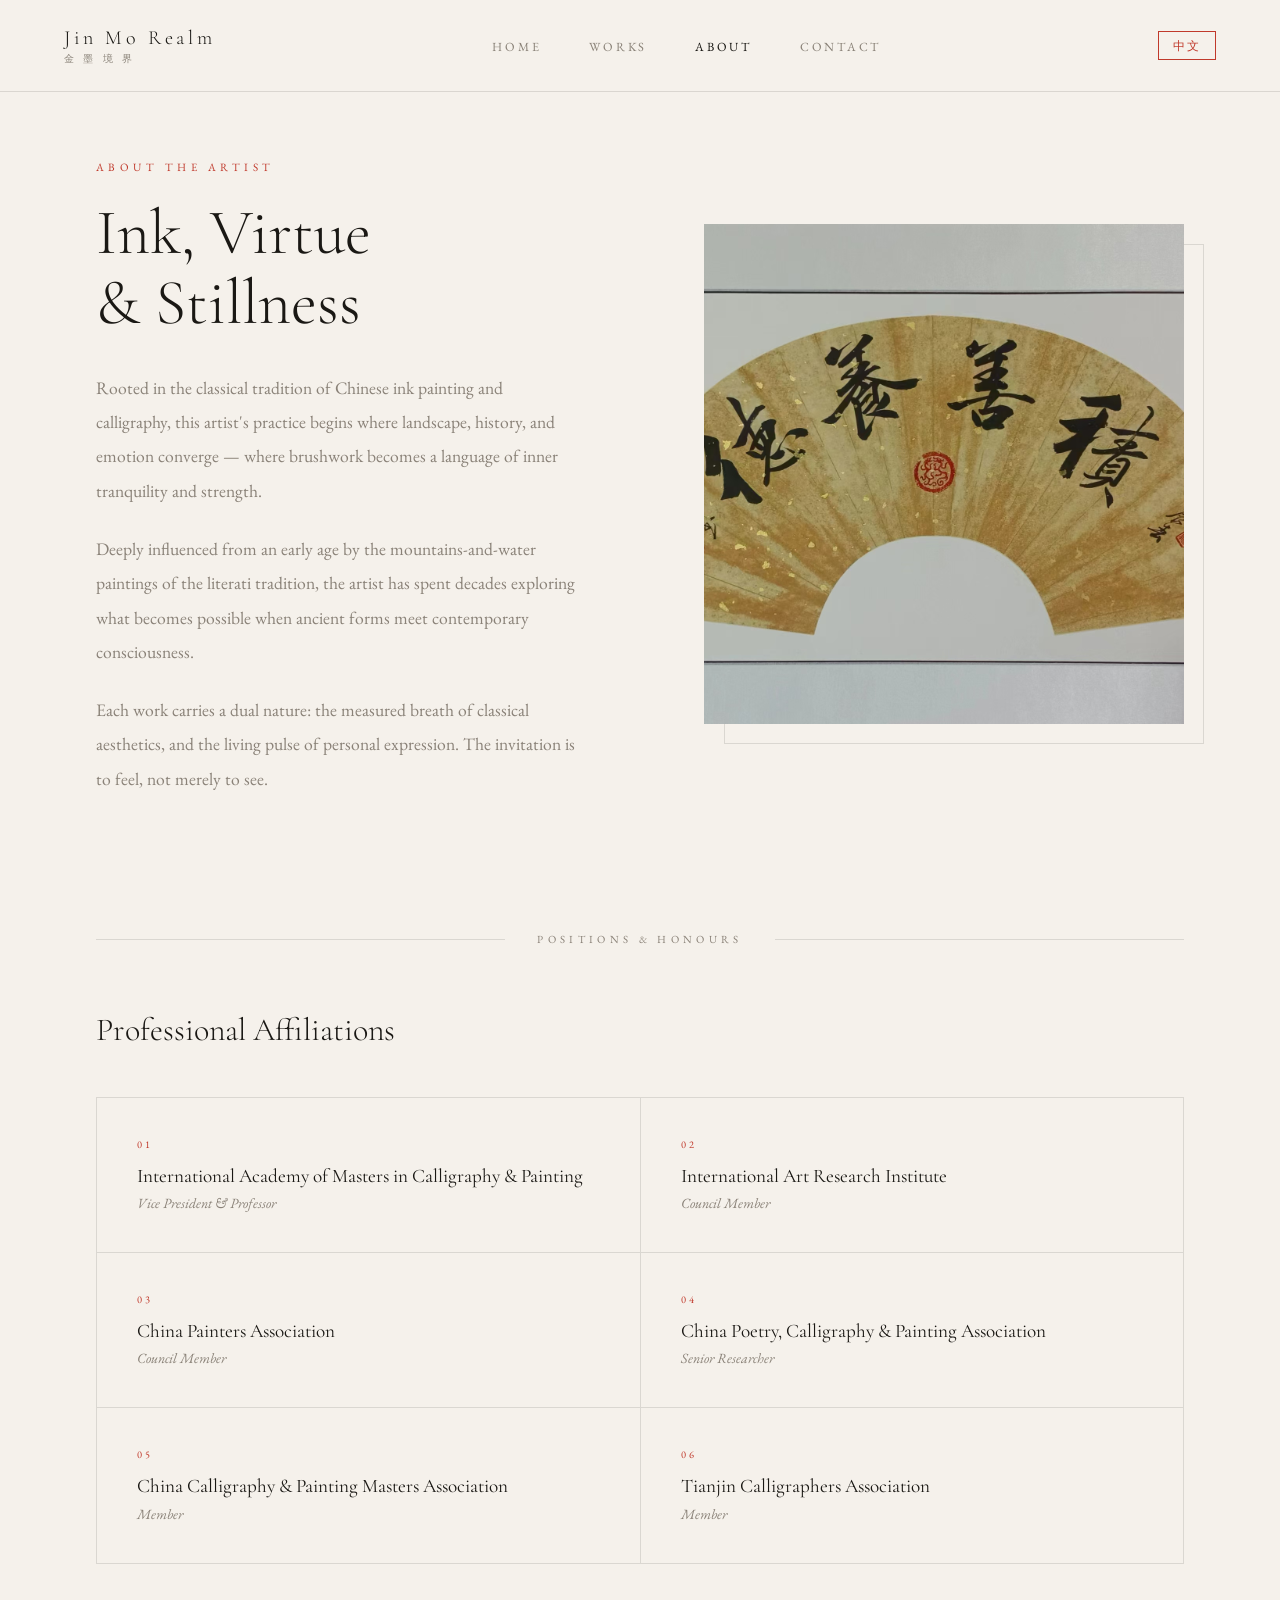
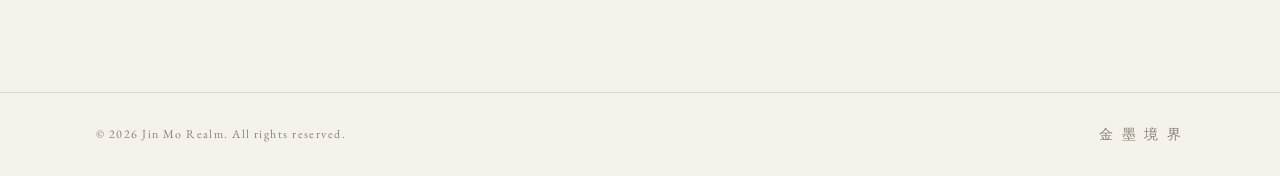
==== about-en.html @ b1dde338 "Add files via upload" ====
<!DOCTYPE html>
<html lang="en">
<head>
  <meta charset="UTF-8">
  <meta name="viewport" content="width=device-width, initial-scale=1.0">
  <title>About — Jin Mo Realm</title>
  <link rel="preconnect" href="https://fonts.googleapis.com">
  <link href="https://fonts.googleapis.com/css2?family=Cormorant+Garamond:ital,wght@0,300;0,400;0,600;1,300;1,400&family=EB+Garamond:ital,wght@0,400;0,500;1,400&display=swap" rel="stylesheet">
  <style>
    :root{--ink:#1a1814;--paper:#f5f1eb;--paper-deep:#ede8df;--vermillion:#c0392b;--gold:#b8964a;--mist:#8a8278;--stroke:rgba(26,24,20,0.12);}
    *{margin:0;padding:0;box-sizing:border-box;}
    body{font-family:'EB Garamond',Georgia,serif;background:var(--paper);color:var(--ink);overflow-x:hidden;}

    nav{position:fixed;top:0;left:0;right:0;z-index:100;display:flex;justify-content:space-between;align-items:center;padding:1.6rem 4rem;background:rgba(245,241,235,0.92);backdrop-filter:blur(12px);border-bottom:1px solid var(--stroke);}
    .nav-logo{font-family:'Cormorant Garamond',serif;font-size:1.25rem;font-weight:300;letter-spacing:0.18em;color:var(--ink);text-decoration:none;}
    .nav-logo span{display:block;font-size:0.65rem;letter-spacing:0.35em;text-transform:uppercase;color:var(--mist);margin-top:2px;}
    .nav-links{display:flex;gap:3rem;list-style:none;align-items:center;}
    .nav-links a{font-size:0.78rem;letter-spacing:0.22em;text-transform:uppercase;color:var(--mist);text-decoration:none;transition:color 0.3s;}
    .nav-links a:hover,.nav-links a.active{color:var(--ink);}
    .nav-lang{font-size:0.72rem;letter-spacing:0.2em;text-transform:uppercase;color:var(--vermillion);text-decoration:none;border:1px solid var(--vermillion);padding:0.35rem 0.85rem;transition:all 0.3s;}
    .nav-lang:hover{background:var(--vermillion);color:white;}

    .about-hero{padding:10rem 6rem 5rem;display:grid;grid-template-columns:1fr 1fr;gap:8rem;align-items:start;}
    .about-hero-left{}
    .eyebrow{font-size:0.7rem;letter-spacing:0.4em;text-transform:uppercase;color:var(--vermillion);margin-bottom:1.5rem;}
    .about-title{font-family:'Cormorant Garamond',serif;font-size:clamp(3rem,5vw,5rem);font-weight:300;line-height:1.1;margin-bottom:2rem;}
    .about-intro{font-size:1.1rem;line-height:1.95;color:var(--mist);}
    .about-intro p{margin-bottom:1.5rem;}

    .about-hero-right{padding-top:4rem;}
    .img-frame{position:relative;}
    .img-frame img{width:100%;display:block;object-fit:cover;height:500px;}
    .img-frame::after{content:'';position:absolute;top:20px;left:20px;right:-20px;bottom:-20px;border:1px solid var(--stroke);z-index:-1;}

    .divider{display:flex;align-items:center;gap:2rem;padding:0 6rem;margin:2rem 0 4rem;}
    .divider-line{flex:1;height:1px;background:var(--stroke);}
    .divider-text{font-size:0.68rem;letter-spacing:0.4em;text-transform:uppercase;color:var(--mist);white-space:nowrap;}

    .honors{padding:0 6rem 8rem;}
    .honors-title{font-family:'Cormorant Garamond',serif;font-size:2rem;font-weight:300;margin-bottom:3rem;}
    .honors-grid{display:grid;grid-template-columns:repeat(2,1fr);gap:0;border-top:1px solid var(--stroke);border-left:1px solid var(--stroke);}
    .honor-item{padding:2.5rem;border-right:1px solid var(--stroke);border-bottom:1px solid var(--stroke);}
    .honor-num{font-size:0.65rem;letter-spacing:0.3em;color:var(--vermillion);margin-bottom:0.8rem;}
    .honor-org{font-family:'Cormorant Garamond',serif;font-size:1.2rem;font-weight:400;margin-bottom:0.4rem;}
    .honor-role{font-size:0.88rem;color:var(--mist);font-style:italic;}

    footer{border-top:1px solid var(--stroke);padding:2rem 6rem;display:flex;justify-content:space-between;align-items:center;}
    .footer-copy{font-size:0.75rem;letter-spacing:0.12em;color:var(--mist);}
    .footer-logo{font-family:'Cormorant Garamond',serif;font-size:0.9rem;font-weight:300;letter-spacing:0.2em;color:var(--mist);}

    @media(max-width:900px){
      nav{padding:1.2rem 2rem;}
      .about-hero{grid-template-columns:1fr;gap:3rem;padding:8rem 2.5rem 4rem;}
      .divider,.honors{padding-left:2.5rem;padding-right:2.5rem;}
      footer{padding:1.5rem 2.5rem;flex-direction:column;gap:0.8rem;text-align:center;}
    }
    @media(max-width:600px){
      .nav-links{display:none;}
      .about-hero{padding:7rem 1.5rem 3rem;}
      .honors-grid{grid-template-columns:1fr;}
      .divider,.honors{padding-left:1.5rem;padding-right:1.5rem;}
      footer{padding:1.5rem;}
    }
  </style>
</head>
<body>
<nav>
  <a class="nav-logo" href="index-en.html">Jin Mo Realm<span>金 墨 境 界</span></a>
  <ul class="nav-links">
    <li><a href="index-en.html">Home</a></li>
    <li><a href="gallery-en.html">Works</a></li>
    <li><a href="about-en.html" class="active">About</a></li>
    <li><a href="contact-en.html">Contact</a></li>
  </ul>
  <a class="nav-lang" href="about.html">中文</a>
</nav>

<div class="about-hero">
  <div class="about-hero-left">
    <p class="eyebrow">About the Artist</p>
    <h1 class="about-title">Ink, Virtue<br>&amp; Stillness</h1>
    <div class="about-intro">
      <p>Rooted in the classical tradition of Chinese ink painting and calligraphy, this artist's practice begins where landscape, history, and emotion converge — where brushwork becomes a language of inner tranquility and strength.</p>
      <p>Deeply influenced from an early age by the mountains-and-water paintings of the literati tradition, the artist has spent decades exploring what becomes possible when ancient forms meet contemporary consciousness.</p>
      <p>Each work carries a dual nature: the measured breath of classical aesthetics, and the living pulse of personal expression. The invitation is to feel, not merely to see.</p>
    </div>
  </div>
  <div class="about-hero-right">
    <div class="img-frame">
      <img src="images/mmexport1730980049418.jpg" alt="Artwork detail">
    </div>
  </div>
</div>

<div class="divider">
  <div class="divider-line"></div>
  <span class="divider-text">Positions &amp; Honours</span>
  <div class="divider-line"></div>
</div>

<section class="honors">
  <h2 class="honors-title">Professional Affiliations</h2>
  <div class="honors-grid">
    <div class="honor-item">
      <p class="honor-num">01</p>
      <p class="honor-org">International Academy of Masters in Calligraphy &amp; Painting</p>
      <p class="honor-role">Vice President &amp; Professor</p>
    </div>
    <div class="honor-item">
      <p class="honor-num">02</p>
      <p class="honor-org">International Art Research Institute</p>
      <p class="honor-role">Council Member</p>
    </div>
    <div class="honor-item">
      <p class="honor-num">03</p>
      <p class="honor-org">China Painters Association</p>
      <p class="honor-role">Council Member</p>
    </div>
    <div class="honor-item">
      <p class="honor-num">04</p>
      <p class="honor-org">China Poetry, Calligraphy &amp; Painting Association</p>
      <p class="honor-role">Senior Researcher</p>
    </div>
    <div class="honor-item">
      <p class="honor-num">05</p>
      <p class="honor-org">China Calligraphy &amp; Painting Masters Association</p>
      <p class="honor-role">Member</p>
    </div>
    <div class="honor-item">
      <p class="honor-num">06</p>
      <p class="honor-org">Tianjin Calligraphers Association</p>
      <p class="honor-role">Member</p>
    </div>
  </div>
</section>

<footer>
  <span class="footer-copy">© 2026 Jin Mo Realm. All rights reserved.</span>
  <span class="footer-logo">金 墨 境 界</span>
</footer>
</body>
</html>
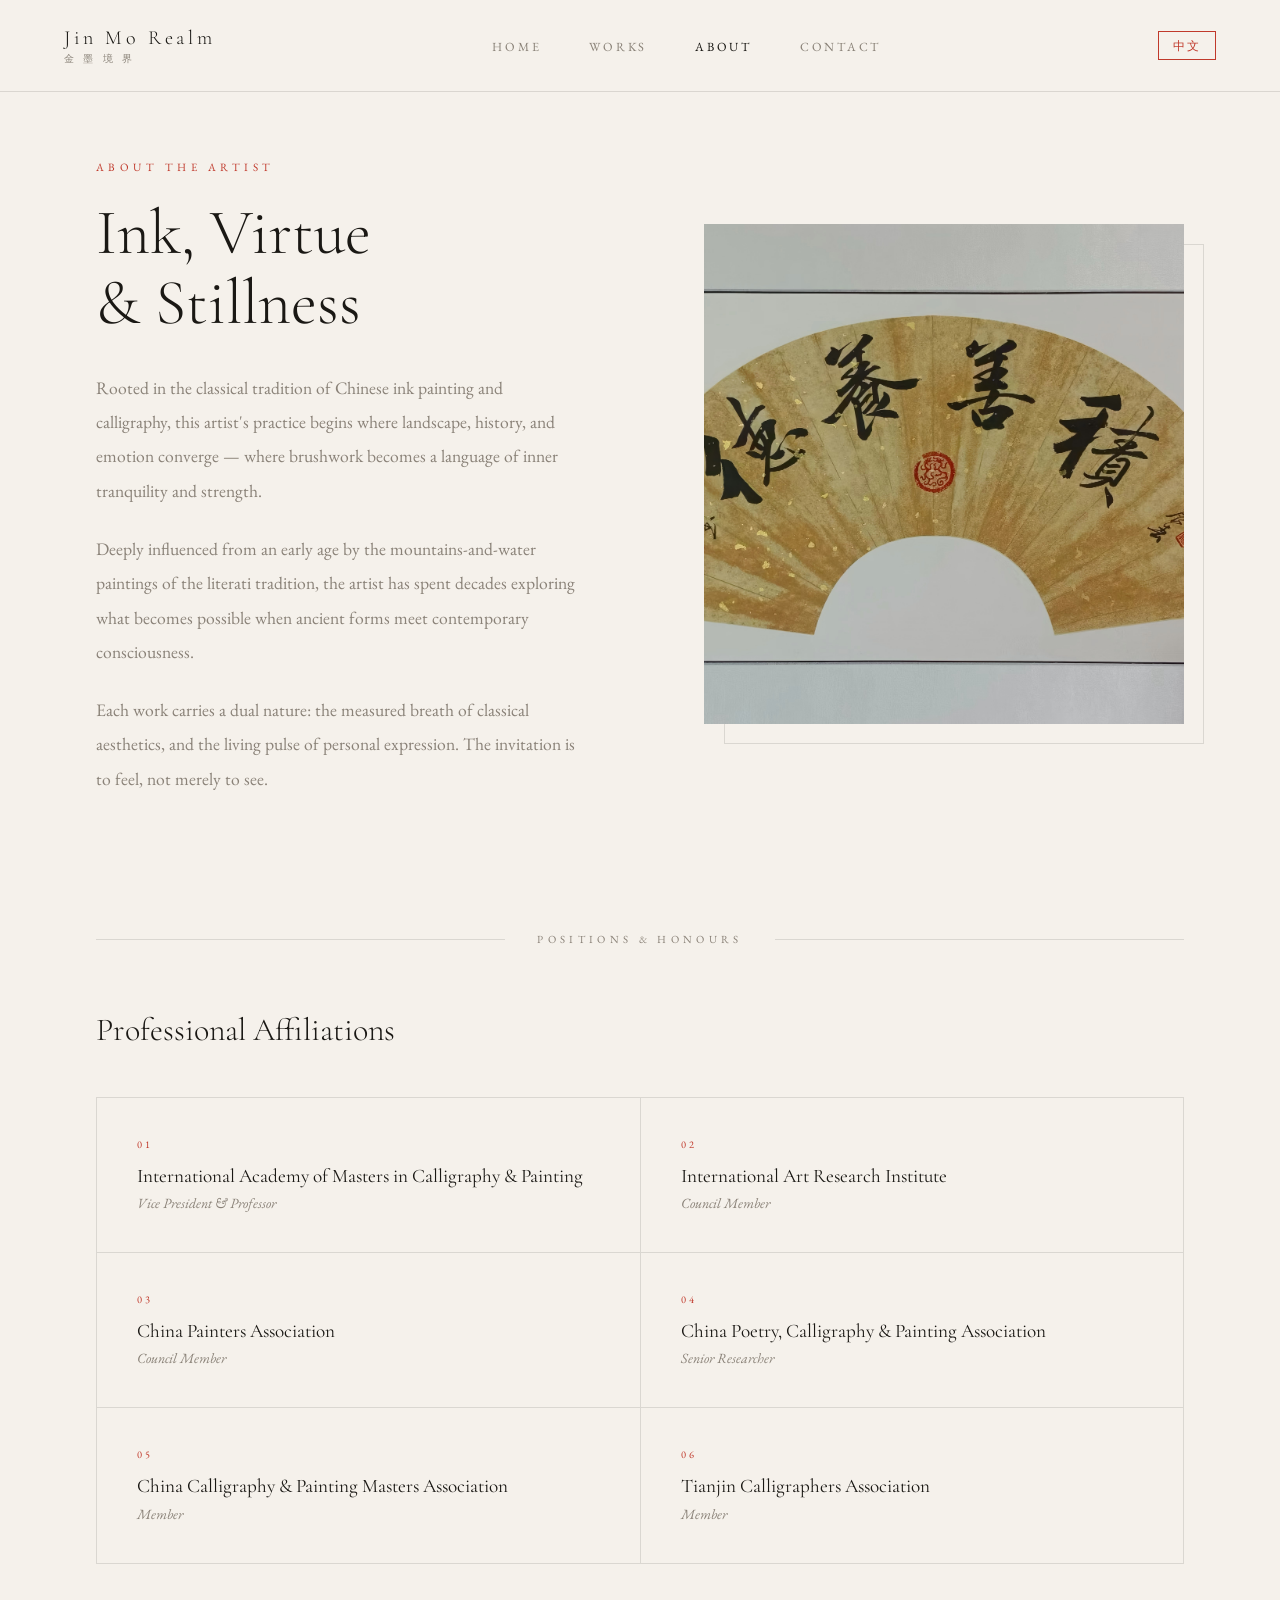
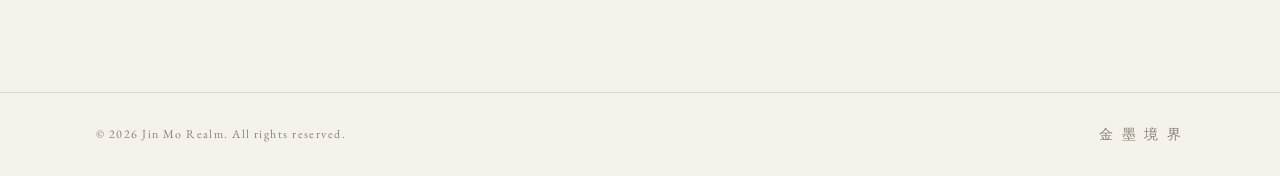
==== commit c006c35c: "add og tags, twitter card, canonical, hreflang to all pages" ====
--- a/about-en.html
+++ b/about-en.html
@@ -4,6 +4,23 @@
   <meta charset="UTF-8">
   <meta name="viewport" content="width=device-width, initial-scale=1.0">
   <title>About — Jin Mo Realm</title>
+    <meta name="description" content="Learn about the artist behind Jin Mo Realm — a master of Chinese calligraphy and painting with decades of classical training.">
+  <meta property="og:type" content="website">
+  <meta property="og:site_name" content="Jin Mo Realm 金墨境界">
+  <meta property="og:url" content="https://www.shuhua.homes/about-en.html">
+  <meta property="og:title" content="About the Artist — Jin Mo Realm">
+  <meta property="og:description" content="Learn about the artist behind Jin Mo Realm — a master of Chinese calligraphy and painting with decades of classical training and international recognition.">
+  <meta property="og:image" content="https://www.shuhua.homes/images/og-cover.jpg">
+  <meta property="og:locale" content="en_US">
+  <meta property="og:locale:alternate" content="zh_CN">
+  <meta name="twitter:card" content="summary_large_image">
+  <meta name="twitter:title" content="About the Artist — Jin Mo Realm">
+  <meta name="twitter:description" content="Learn about the artist behind Jin Mo Realm — a master of Chinese calligraphy and painting with decades of classical training and international recognition.">
+  <meta name="twitter:image" content="https://www.shuhua.homes/images/og-cover.jpg">
+  <link rel="canonical" href="https://www.shuhua.homes/about-en.html">
+  <link rel="alternate" hreflang="en" href="https://www.shuhua.homes/about-en.html">
+  <link rel="alternate" hreflang="zh-CN" href="https://www.shuhua.homes/about.html">
+  <link rel="alternate" hreflang="x-default" href="https://www.shuhua.homes/index-en.html">
   <link rel="preconnect" href="https://fonts.googleapis.com">
   <link href="https://fonts.googleapis.com/css2?family=Cormorant+Garamond:ital,wght@0,300;0,400;0,600;1,300;1,400&family=EB+Garamond:ital,wght@0,400;0,500;1,400&display=swap" rel="stylesheet">
   <style>
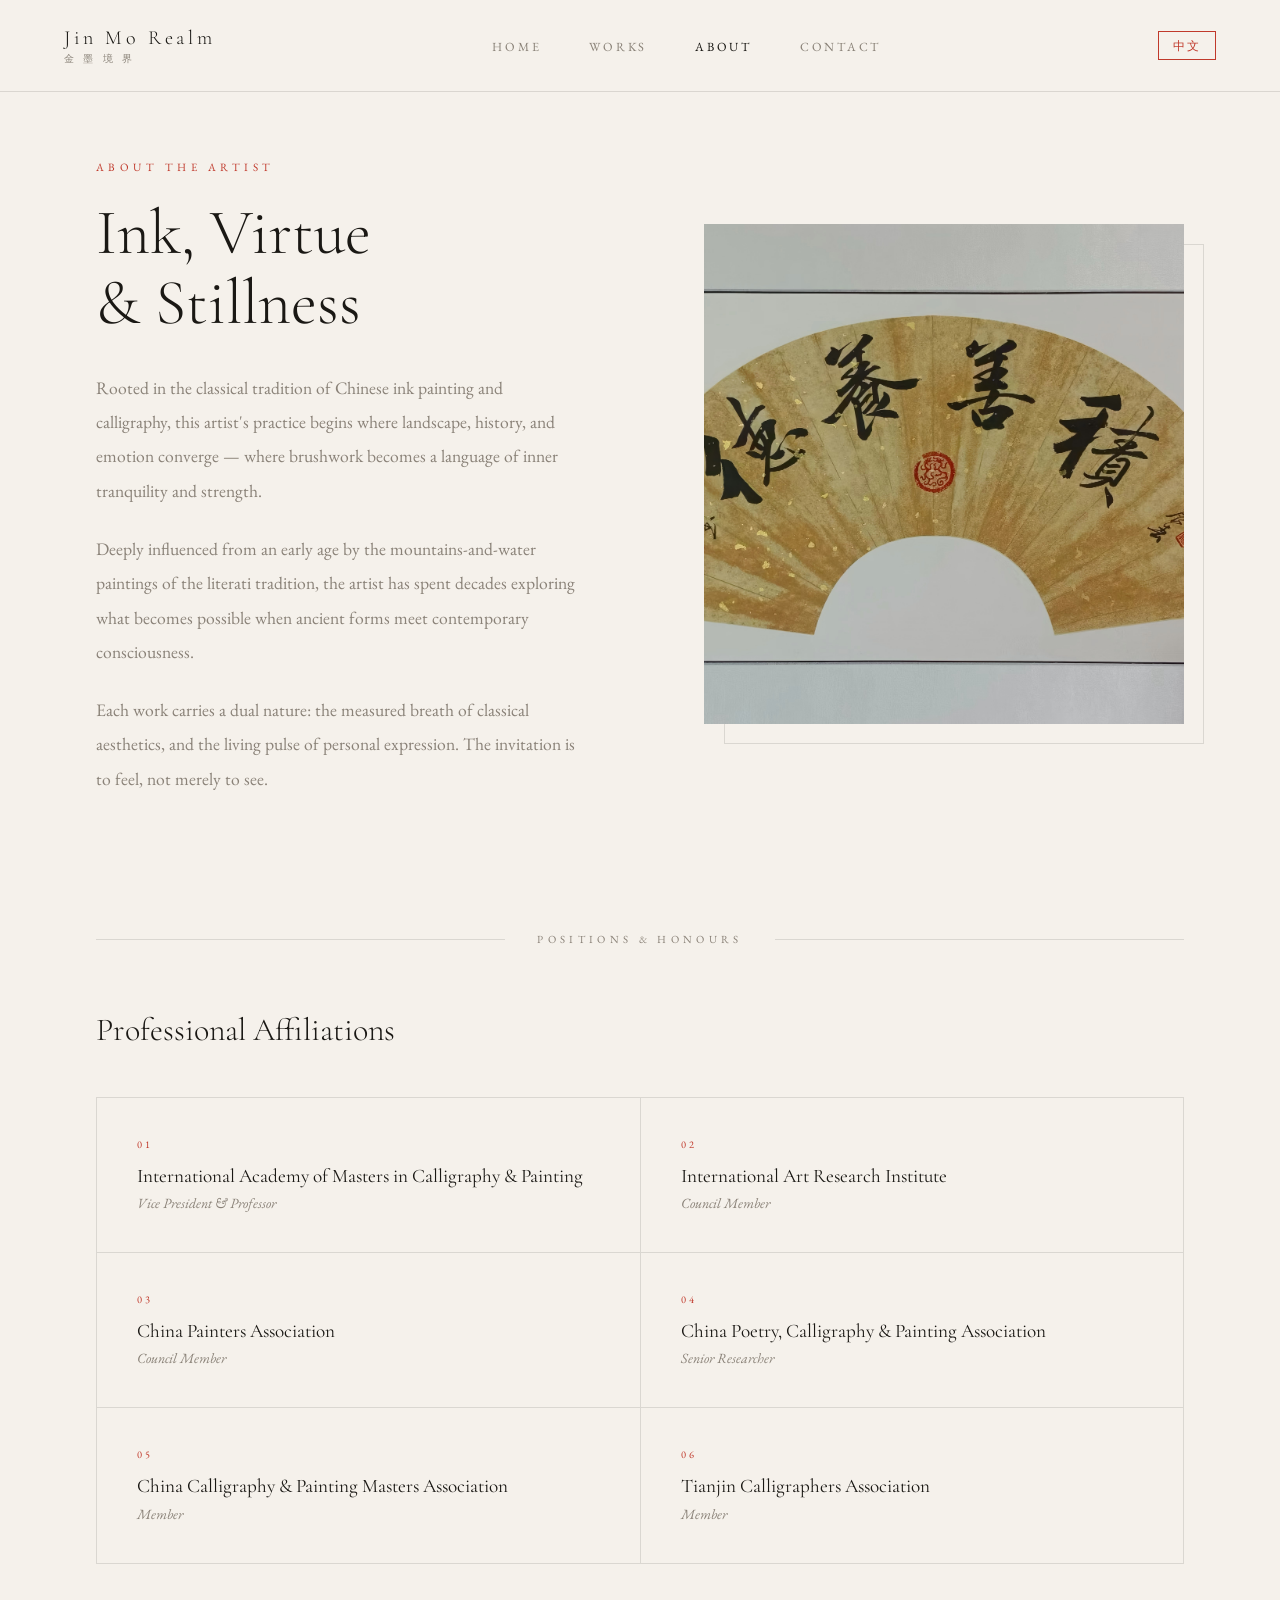
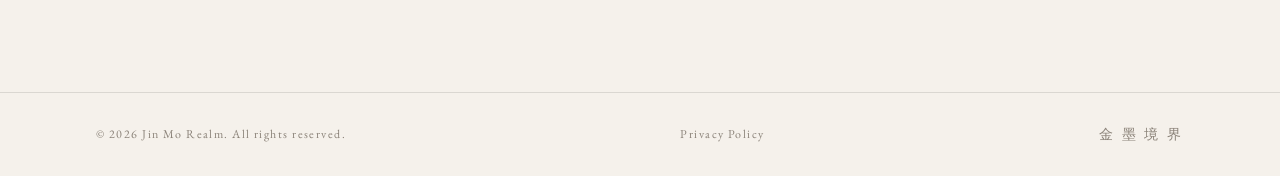
==== commit 0a9ac358: "all pages: add AdSense script, footer privacy policy link" ====
--- a/about-en.html
+++ b/about-en.html
@@ -64,6 +64,8 @@
     footer{border-top:1px solid var(--stroke);padding:2rem 6rem;display:flex;justify-content:space-between;align-items:center;}
     .footer-copy{font-size:0.75rem;letter-spacing:0.12em;color:var(--mist);}
     .footer-logo{font-family:'Cormorant Garamond',serif;font-size:0.9rem;font-weight:300;letter-spacing:0.2em;color:var(--mist);}
+    .footer-privacy{font-size:0.75rem;letter-spacing:0.12em;color:var(--mist);text-decoration:none;transition:color 0.3s;}
+    .footer-privacy:hover{color:var(--ink);}
 
     @media(max-width:900px){
       nav{padding:1.2rem 2rem;}
@@ -79,6 +81,8 @@
       footer{padding:1.5rem;}
     }
   </style>
+  <!-- Google AdSense -->
+  <script async src="https://pagead2.googlesyndication.com/pagead/js/adsbygoogle.js?client=ca-pub-1574975766873033" crossorigin="anonymous"></script>
 </head>
 <body>
 <nav>
@@ -104,7 +108,7 @@
   </div>
   <div class="about-hero-right">
     <div class="img-frame">
-      <img src="images/mmexport1730980049418.jpg" alt="Artwork detail">
+      <img src="images/calligraphy-cultivating-virtue.jpg" alt="Artwork detail">
     </div>
   </div>
 </div>
@@ -153,6 +157,7 @@
 
 <footer>
   <span class="footer-copy">© 2026 Jin Mo Realm. All rights reserved.</span>
+  <a class="footer-privacy" href="privacy-en.html">Privacy Policy</a>
   <span class="footer-logo">金 墨 境 界</span>
 </footer>
 </body>
